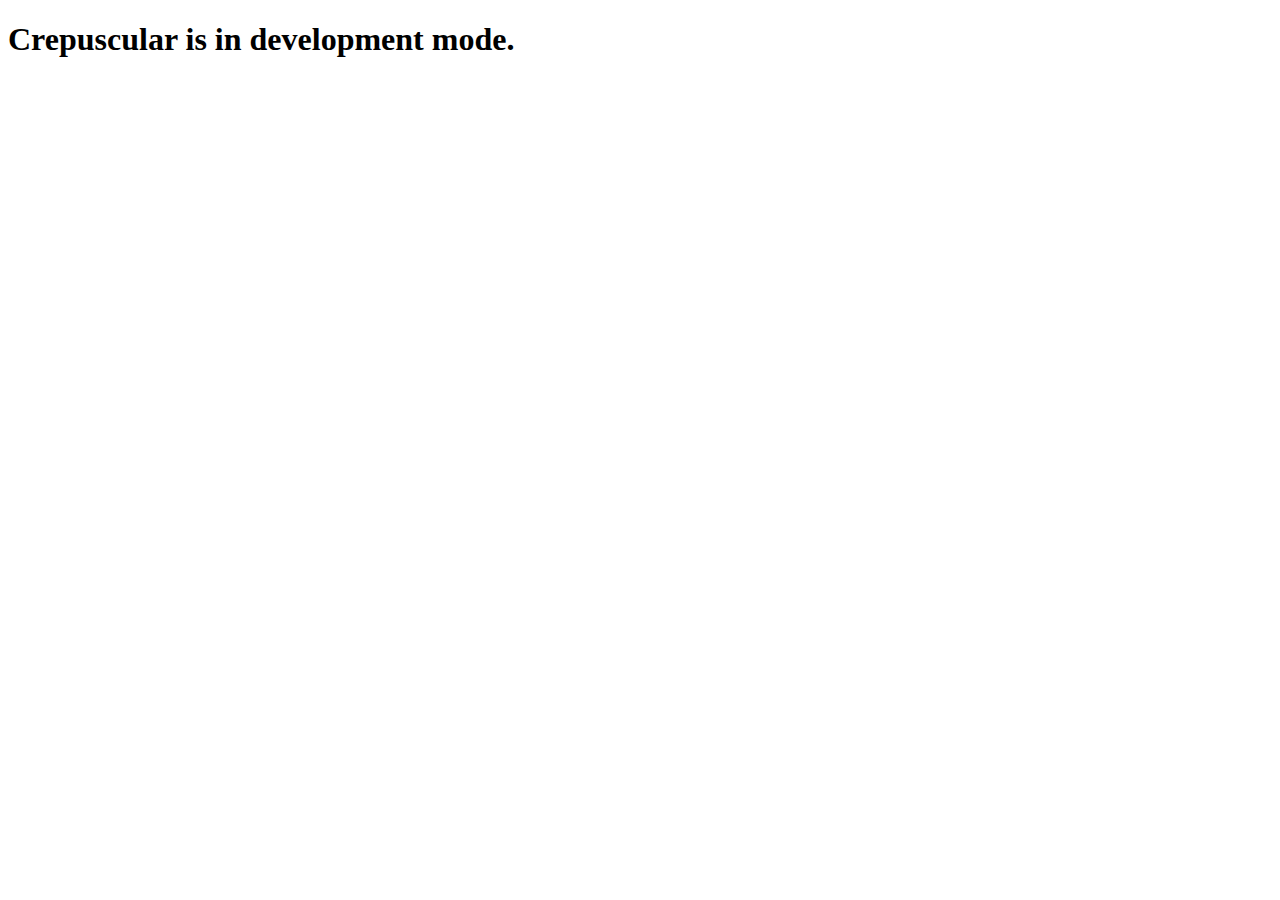
==== index.html @ 0dcf3e1f "Created index file" ====
<!DOCTYPE html>
<html lang="en">
<head>
    <meta charset="UTF-8">
    <meta http-equiv="X-UA-Compatible" content="IE=edge">
    <meta name="viewport" content="width=device-width, initial-scale=1.0">
    <title>Crepuscular</title>
</head>
<body>
    <h1>Crepuscular is in development mode.</h1>
</body>
</html>
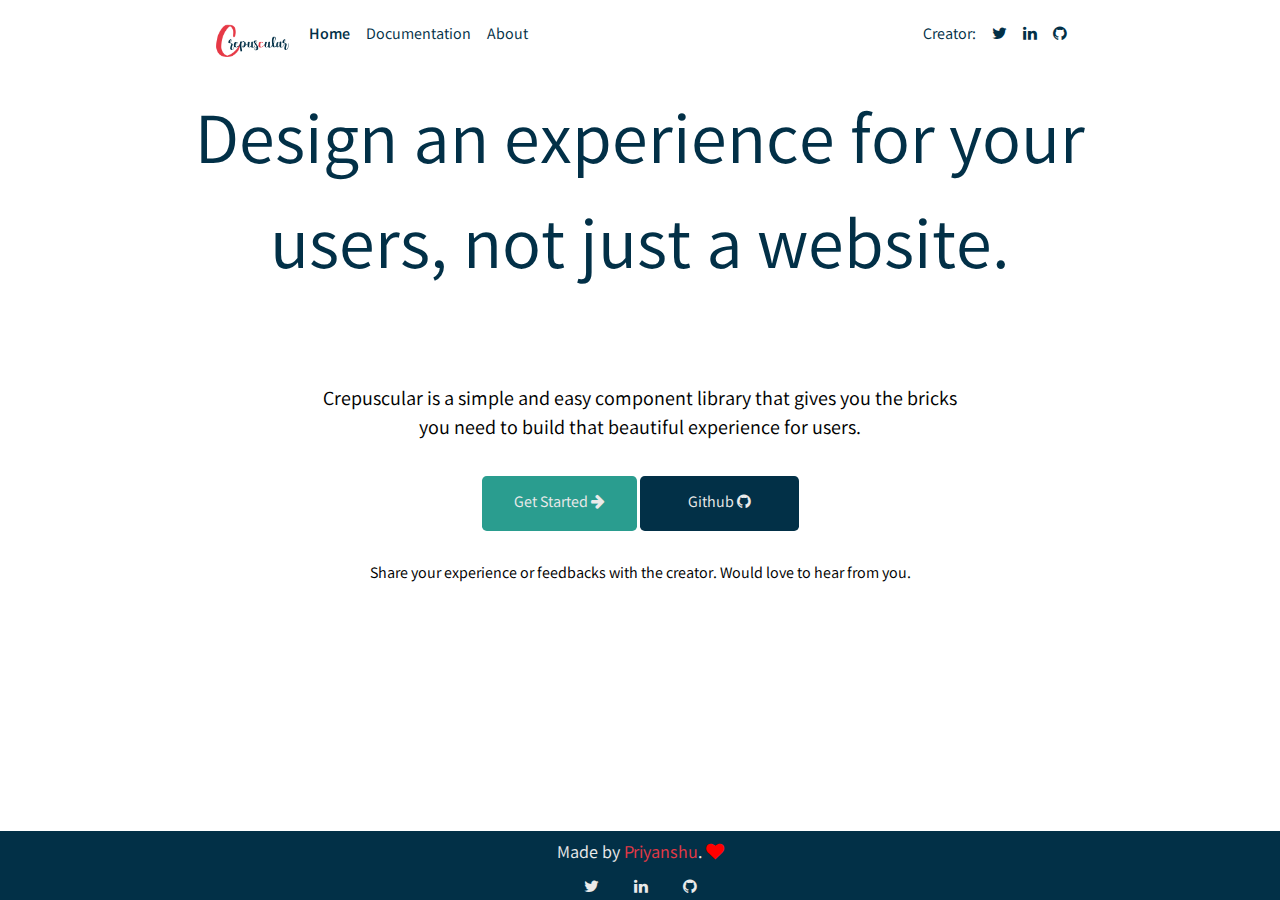
==== commit e63bf52f: "Feat: Deployed homepage" ====
--- a/index.html
+++ b/index.html
@@ -4,9 +4,49 @@
     <meta charset="UTF-8">
     <meta http-equiv="X-UA-Compatible" content="IE=edge">
     <meta name="viewport" content="width=device-width, initial-scale=1.0">
+    <link rel="shortcut icon" href="favicon.png" type="image/x-icon">
+    <link rel="stylesheet" href="styles.css">
+    <link rel="stylesheet" href="https://cdnjs.cloudflare.com/ajax/libs/font-awesome/4.7.0/css/font-awesome.min.css">
     <title>Crepuscular</title>
 </head>
 <body>
-    <h1>Crepuscular is in development mode.</h1>
+    <nav class="navbar">
+        <ul class="nav-pills list-inline list-style-none">
+            <li class="nav-pill"><img class="logo" src="crepuscular.png" alt=""></li>
+            <li class="nav-pill selected-pill"><a class="nav-pill-link" href="index.html">Home</a></li>
+            <!-- <li class="nav-pill"><a class="nav-pill-link" target="_blank" href="ComponentLibrary/component-library.html">Components</a></li> -->
+            <li class="nav-pill"><a class="nav-pill-link" href="/Documentation/documentation.html">Documentation</a></li>
+            <li class="nav-pill"><a class="nav-pill-link" href="about.html">About</a></li>
+        </ul>
+        <ul class="nav-pills list-inline list-style-none">
+            <li class="nav-pill">Creator: </li>
+            <li class="nav-pill"><a class="nav-pill-link" target="_blank" href="https://twitter.com/priyanshu769"><i class="fa fa-twitter"></i></a></li>
+            <li class="nav-pill"><a class="nav-pill-link" target="_blank" href="https://linkedin.com/in/priyanshu769/"><i class="fa fa-linkedin"></i></a></li>
+            <li class="nav-pill"><a class="nav-pill-link" target="_blank" href="https://github.com/priyanshu769"><i class="fa fa-github"></i></a></li>
+        </ul>
+    </nav>
+    <div class="main">
+        <div class="hero">
+            <h1 class="hero-heading">Design an experience for your users, not just a website.</h1>
+        </div>
+    </div>
+    <div class="action-area">
+        <p class="action-area-text">Crepuscular is a simple and easy component library that gives you the bricks you need to build that beautiful experience for users.</p>
+        <div class="btn-container">
+            <a class="link btn primary-btn" href="Documentation/documentation.html">Get Started <i class="fa fa-arrow-right"></i></a>
+            <a class="link btn secondary-btn" href="https://github.com/priyanshu769/crepuscular">Github <i class="fa fa-github"></i></a>
+        </div>
+        <p class="feedback-text">Share your experience or feedbacks with the creator. Would love to hear from you.</p>
+    </div>
+    <footer class="footer">
+        <p class="footer-greeting">Made by <a class="link" href="www.devpriyanshu.netlify.app">Priyanshu</a>. <i style="color: red;" class="fa fa-heart"></i></p>
+        <div class="footer-btns">
+            <div class="footer-links">
+                <a class="nav-pill-link footer-link" target="_blank" href="https://twitter.com/priyanshu769"><i class="fa fa-twitter"></i></a>
+                <a class="nav-pill-link footer-link" target="_blank" href="https://linkedin.com/in/priyanshu769/"><i class="fa fa-linkedin"></i></a>
+                <a class="nav-pill-link footer-link" target="_blank" href="https://github.com/priyanshu769"><i class="fa fa-github"></i></a>
+            </div>
+        </div>
+    </footer>
 </body>
 </html>--- a/styles.css
+++ b/styles.css
@@ -0,0 +1,141 @@
+/* Import */
+@import url('https://fonts.googleapis.com/css2?family=Varta&display=swap');
+
+/* Root */
+:root {
+    --primary-color: #2a9d8f;
+    --primary-dark: #023047;
+    --primary-grey: #eaeaea;
+    --primary-light-color: #e63946;
+    --white: #ffffff;
+}
+
+/* Body */
+body {
+    font-family: Varta;
+}
+
+* {
+    padding: 0;
+    margin: 0;
+}
+/* Navbar */
+.navbar {
+    padding: 1rem;
+    color: var(--primary-dark);
+    display: flex;
+    justify-content: space-around;
+}
+/* logo */
+.logo{
+    width: 5rem;
+}
+.nav-pills {
+
+}
+.nav-pill {
+    padding: 0.5rem;
+}
+.selected-pill {
+    font-weight: bold;
+}
+.nav-pill-link {
+    color: inherit;
+    text-decoration: none;
+}
+/* List */
+.list-style-none {
+    list-style-type: none;
+}
+.list-inline {
+    display: flex;
+}
+/* Link */ 
+.link {
+    color: var(--primary-light-color);
+    text-decoration: none;
+}
+/* Main */
+.main {
+    text-align: center;
+}
+.main p {
+    max-width: 80%;
+    margin: auto;
+    font-size: 48px;
+}
+/* Home Build */
+.hidden {
+    display: none;
+}
+.hero {
+    color: var(--primary-dark);
+    width: 100%;
+}
+.hero-heading {
+    max-width: 75%;
+    margin: auto;
+    font-size: 72px;
+    font-weight: normal;
+}
+
+/* action area */
+.action-area {
+    text-align: center;
+    width: 50%;
+    margin: auto;
+    margin-top: 5rem;
+}
+.action-area-text {
+    font-size: 20px;
+}
+.btn-container {
+    margin-top: 3rem;
+    align-items: center;
+}
+.feedback-text {
+    margin-top: 3rem;
+}
+/* btns */
+.link {
+    text-decoration: none;
+}
+.btn {
+    width: 10rem;
+    padding: 1rem;
+    border-radius: 0.3rem;
+    border: none;
+    font-size: 16px;
+}
+.btn :focus {
+    outline: none;
+}
+.primary-btn {
+    background-color: var(--primary-color);
+    color: var(--primary-grey);
+    padding: 1rem 2rem;
+}
+.secondary-btn {
+    background-color: var(--primary-dark);
+    color: var(--primary-grey);
+    padding: 1rem 3rem;
+}
+
+/* footer */
+.footer {
+    background-color: var(--primary-dark);
+    color: var(--primary-grey);
+    position: absolute;
+    bottom: 0;
+    width: 100%;
+    margin: auto;
+    text-align: center;
+}
+.footer-greeting {
+    padding: 10px;
+    font-size: large;
+}
+.footer-link {
+    text-align: center;
+    padding: 0 1rem;
+}